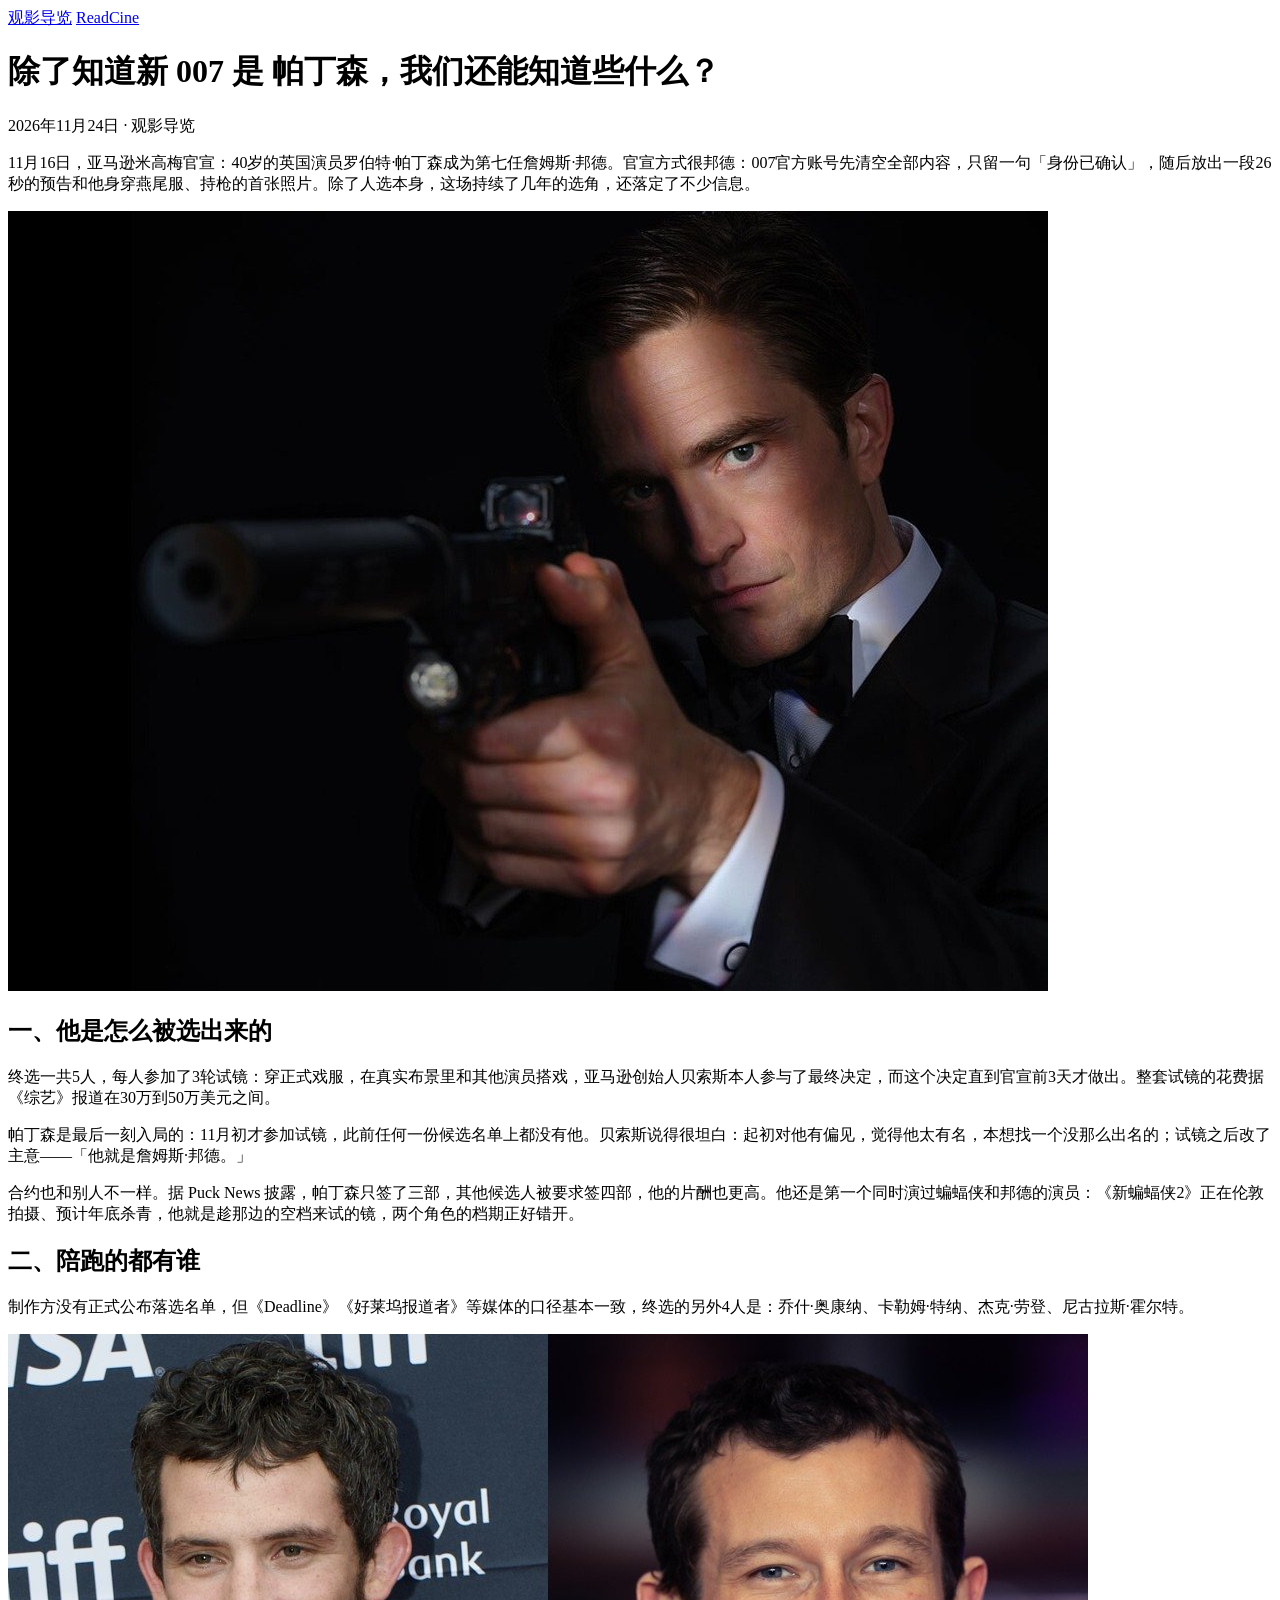
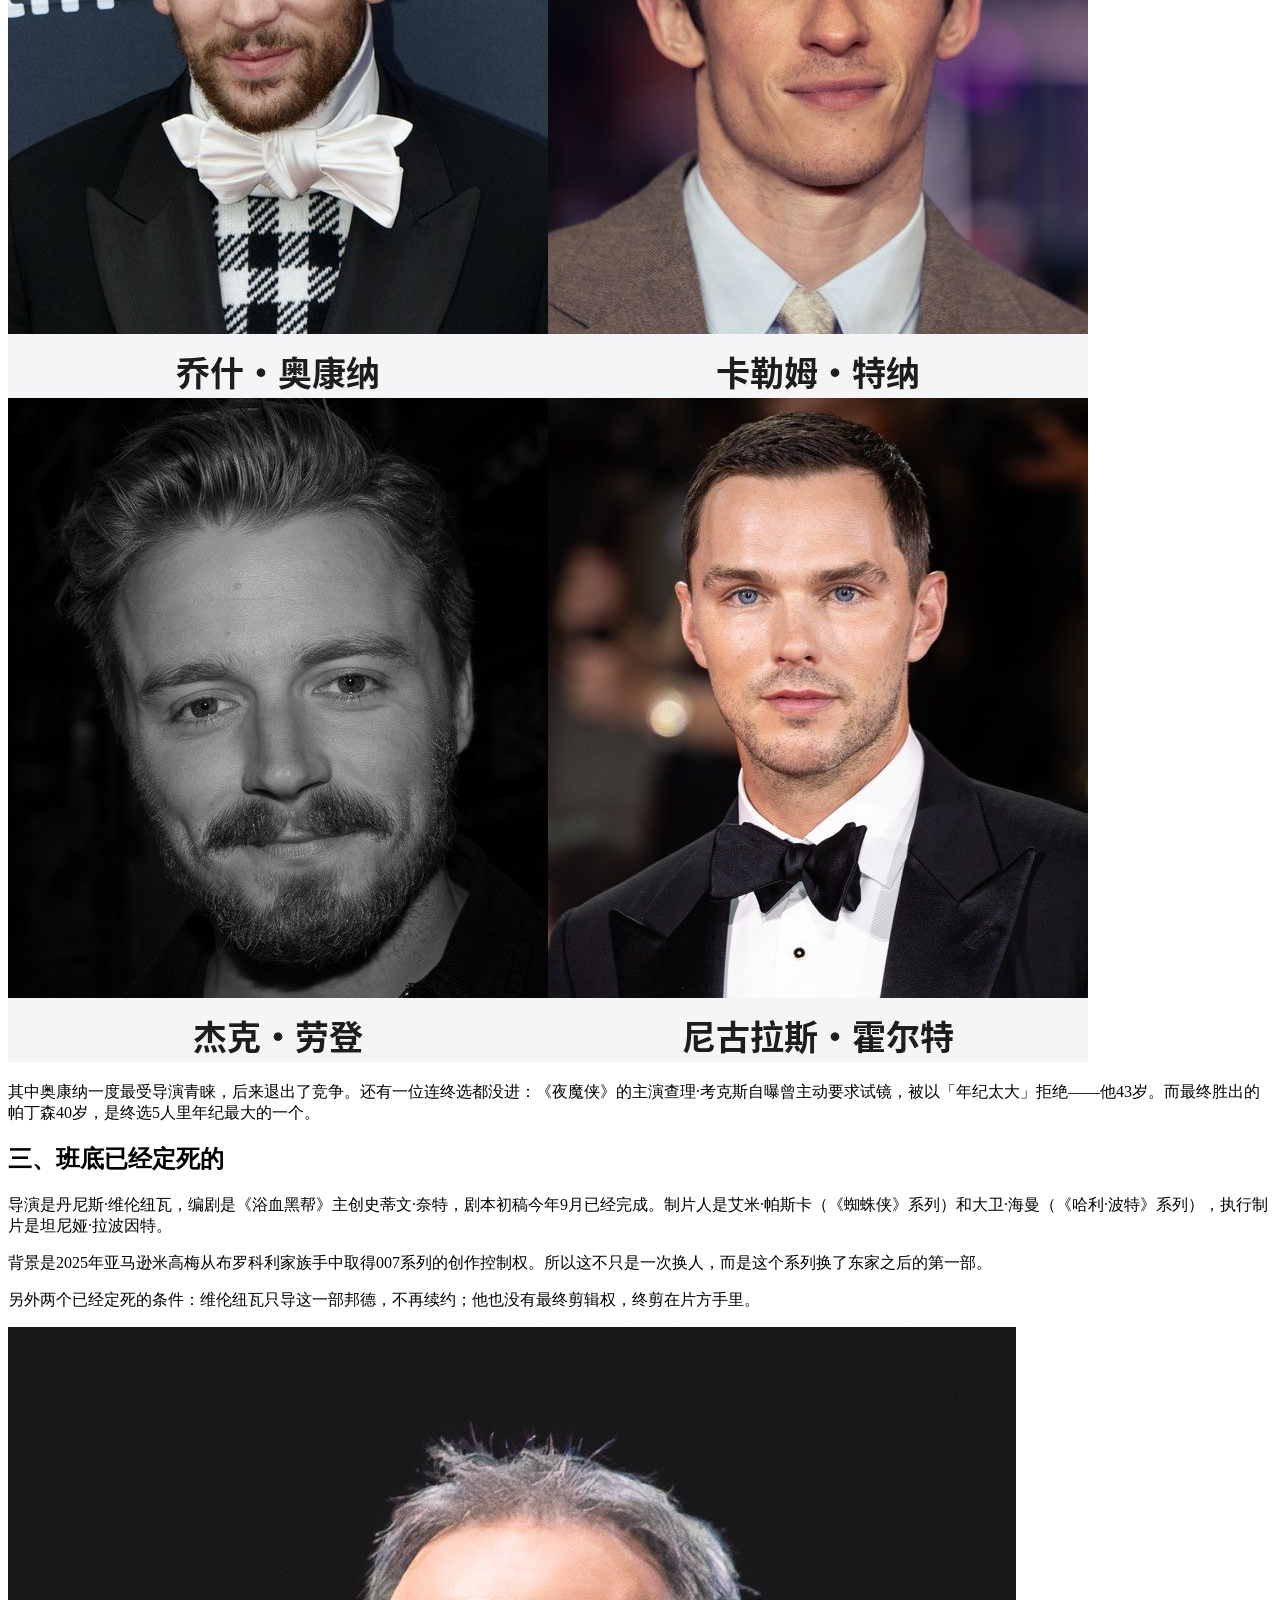
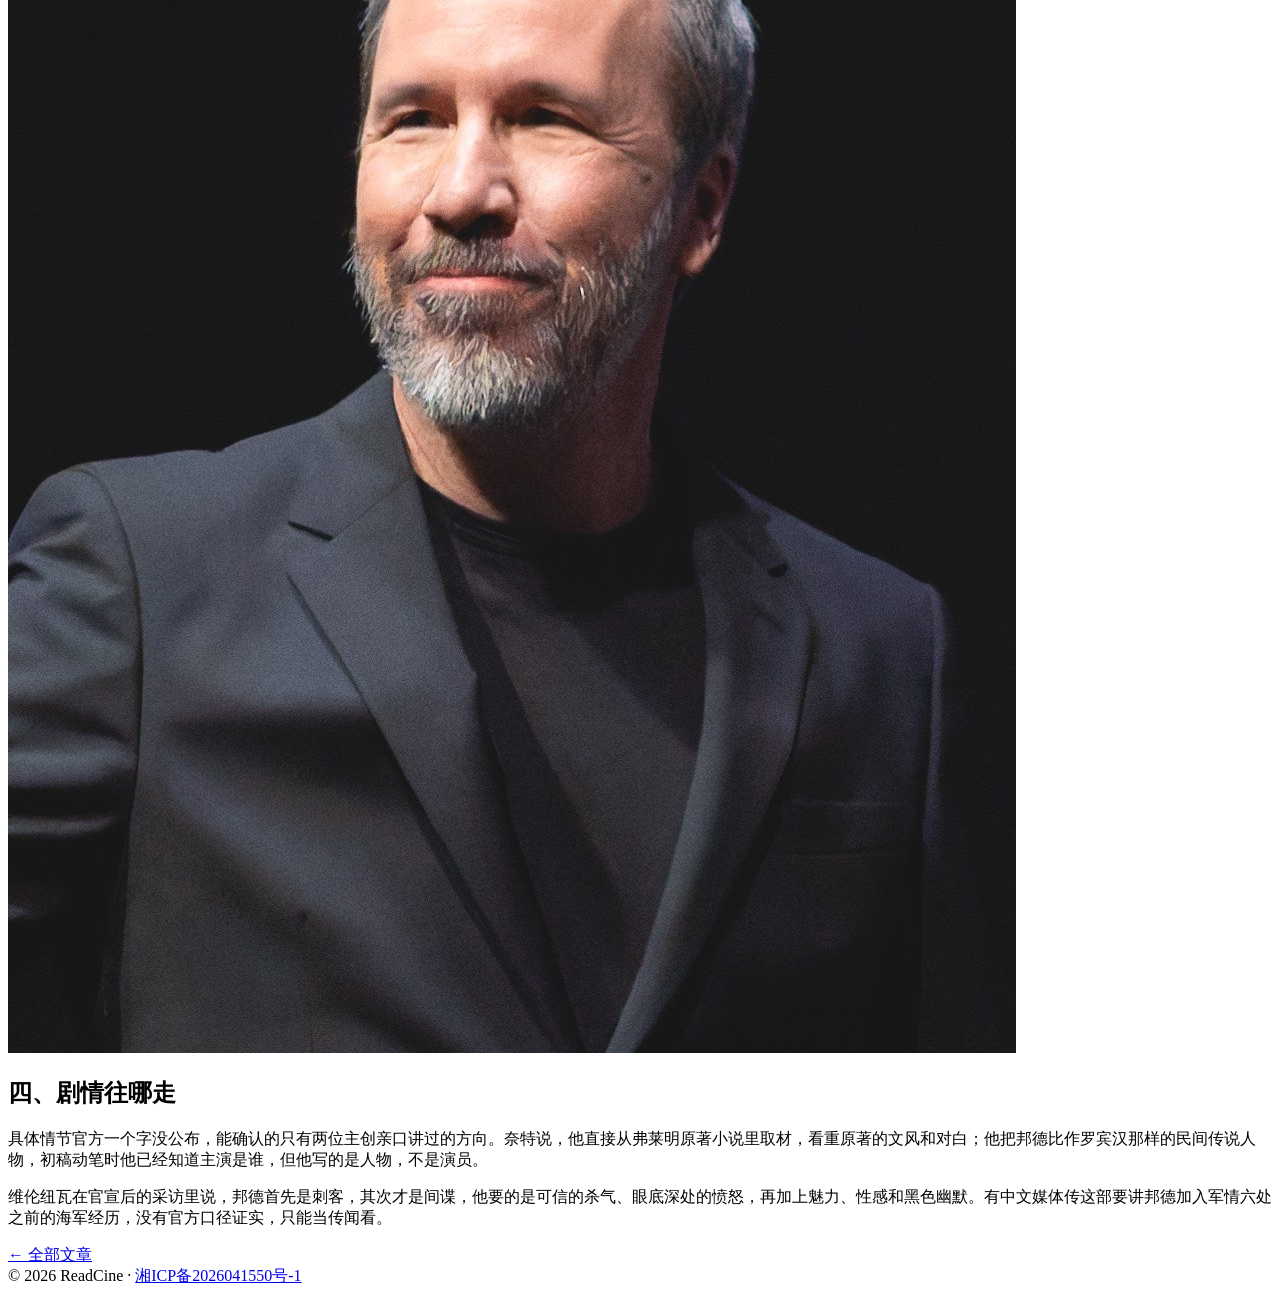
==== site/bond-casting/index.html @ 0ac2e793 "publish: bond-casting" ====
<!doctype html>
<html lang="zh-CN">
<head>
<meta charset="utf-8">
<meta name="viewport" content="width=device-width,initial-scale=1,viewport-fit=cover">
<title>除了知道新 007 是 帕丁森，我们还能知道些什么？ · 观影导览</title>
<meta name="description" content="亚马逊米高梅官宣帕丁森成为第七任邦德：5人终选、3轮试镜、只签三部的合约，以及维伦纽瓦和奈特亲口讲的创作方向，一篇说清。">
<link rel="canonical" href="https://blog.readcine.com/bond-casting/">
<meta property="og:type" content="article">
<meta property="og:title" content="除了知道新 007 是 帕丁森，我们还能知道些什么？ · 观影导览">
<meta property="og:description" content="亚马逊米高梅官宣帕丁森成为第七任邦德：5人终选、3轮试镜、只签三部的合约，以及维伦纽瓦和奈特亲口讲的创作方向，一篇说清。">
<meta property="og:url" content="https://blog.readcine.com/bond-casting/">
<meta property="og:image" content="https://blog.readcine.com/bond-casting/img/bond-cover.jpg">
<meta name="theme-color" content="#f5f5f7" media="(prefers-color-scheme: light)">
<meta name="theme-color" content="#000000" media="(prefers-color-scheme: dark)">
<link rel="icon" href="/assets/icon.png">
<link rel="apple-touch-icon" href="/assets/icon.png">
<link rel="stylesheet" href="/assets/style.css?v=20261124">
</head>
<body>
<header class="top"><div class="top__in">
<a class="brand" href="/">观影导览</a>
<a class="pill" href="https://readcine.com/">ReadCine</a>
</div></header>
<main class="article">
<h1 class="title">除了知道新 007 是 帕丁森，我们还能知道些什么？</h1>
<div class="meta">2026年11月24日 · 观影导览</div>
<article class="prose">
<p>11月16日，亚马逊米高梅官宣：40岁的英国演员罗伯特·帕丁森成为第七任詹姆斯·邦德。官宣方式很邦德：007官方账号先清空全部内容，只留一句「身份已确认」，随后放出一段26秒的预告和他身穿燕尾服、持枪的首张照片。除了人选本身，这场持续了几年的选角，还落定了不少信息。</p>
<p><img loading="lazy" decoding="async" alt="罗伯特·帕丁森 007 官方首图" src="img/bond-cover.jpg"></p>
<h2>一、他是怎么被选出来的</h2>
<p>终选一共5人，每人参加了3轮试镜：穿正式戏服，在真实布景里和其他演员搭戏，亚马逊创始人贝索斯本人参与了最终决定，而这个决定直到官宣前3天才做出。整套试镜的花费据《综艺》报道在30万到50万美元之间。</p>
<p>帕丁森是最后一刻入局的：11月初才参加试镜，此前任何一份候选名单上都没有他。贝索斯说得很坦白：起初对他有偏见，觉得他太有名，本想找一个没那么出名的；试镜之后改了主意——「他就是詹姆斯·邦德。」</p>
<p>合约也和别人不一样。据 Puck News 披露，帕丁森只签了三部，其他候选人被要求签四部，他的片酬也更高。他还是第一个同时演过蝙蝠侠和邦德的演员：《新蝙蝠侠2》正在伦敦拍摄、预计年底杀青，他就是趁那边的空档来试的镜，两个角色的档期正好错开。</p>
<h2>二、陪跑的都有谁</h2>
<p>制作方没有正式公布落选名单，但《Deadline》《好莱坞报道者》等媒体的口径基本一致，终选的另外4人是：乔什·奥康纳、卡勒姆·特纳、杰克·劳登、尼古拉斯·霍尔特。</p>
<p><img loading="lazy" decoding="async" alt="终选四人" src="img/bond-finalists.jpg"></p>
<p>其中奥康纳一度最受导演青睐，后来退出了竞争。还有一位连终选都没进：《夜魔侠》的主演查理·考克斯自曝曾主动要求试镜，被以「年纪太大」拒绝——他43岁。而最终胜出的帕丁森40岁，是终选5人里年纪最大的一个。</p>
<h2>三、班底已经定死的</h2>
<p>导演是丹尼斯·维伦纽瓦，编剧是《浴血黑帮》主创史蒂文·奈特，剧本初稿今年9月已经完成。制片人是艾米·帕斯卡（《蜘蛛侠》系列）和大卫·海曼（《哈利·波特》系列），执行制片是坦尼娅·拉波因特。</p>
<p>背景是2025年亚马逊米高梅从布罗科利家族手中取得007系列的创作控制权。所以这不只是一次换人，而是这个系列换了东家之后的第一部。</p>
<p>另外两个已经定死的条件：维伦纽瓦只导这一部邦德，不再续约；他也没有最终剪辑权，终剪在片方手里。</p>
<p><img loading="lazy" decoding="async" alt="丹尼斯·维伦纽瓦" src="img/bond-villeneuve.jpg"></p>
<h2>四、剧情往哪走</h2>
<p>具体情节官方一个字没公布，能确认的只有两位主创亲口讲过的方向。奈特说，他直接从弗莱明原著小说里取材，看重原著的文风和对白；他把邦德比作罗宾汉那样的民间传说人物，初稿动笔时他已经知道主演是谁，但他写的是人物，不是演员。</p>
<p>维伦纽瓦在官宣后的采访里说，邦德首先是刺客，其次才是间谍，他要的是可信的杀气、眼底深处的愤怒，再加上魅力、性感和黑色幽默。有中文媒体传这部要讲邦德加入军情六处之前的海军经历，没有官方口径证实，只能当传闻看。</p>
</article>
<div class="back"><a class="pill" href="/">← 全部文章</a></div>
</main>
<footer class="foot">© 2026 ReadCine · <a href="https://beian.miit.gov.cn/" rel="noopener" target="_blank">湘ICP备2026041550号-1</a></footer>
</body>
</html>
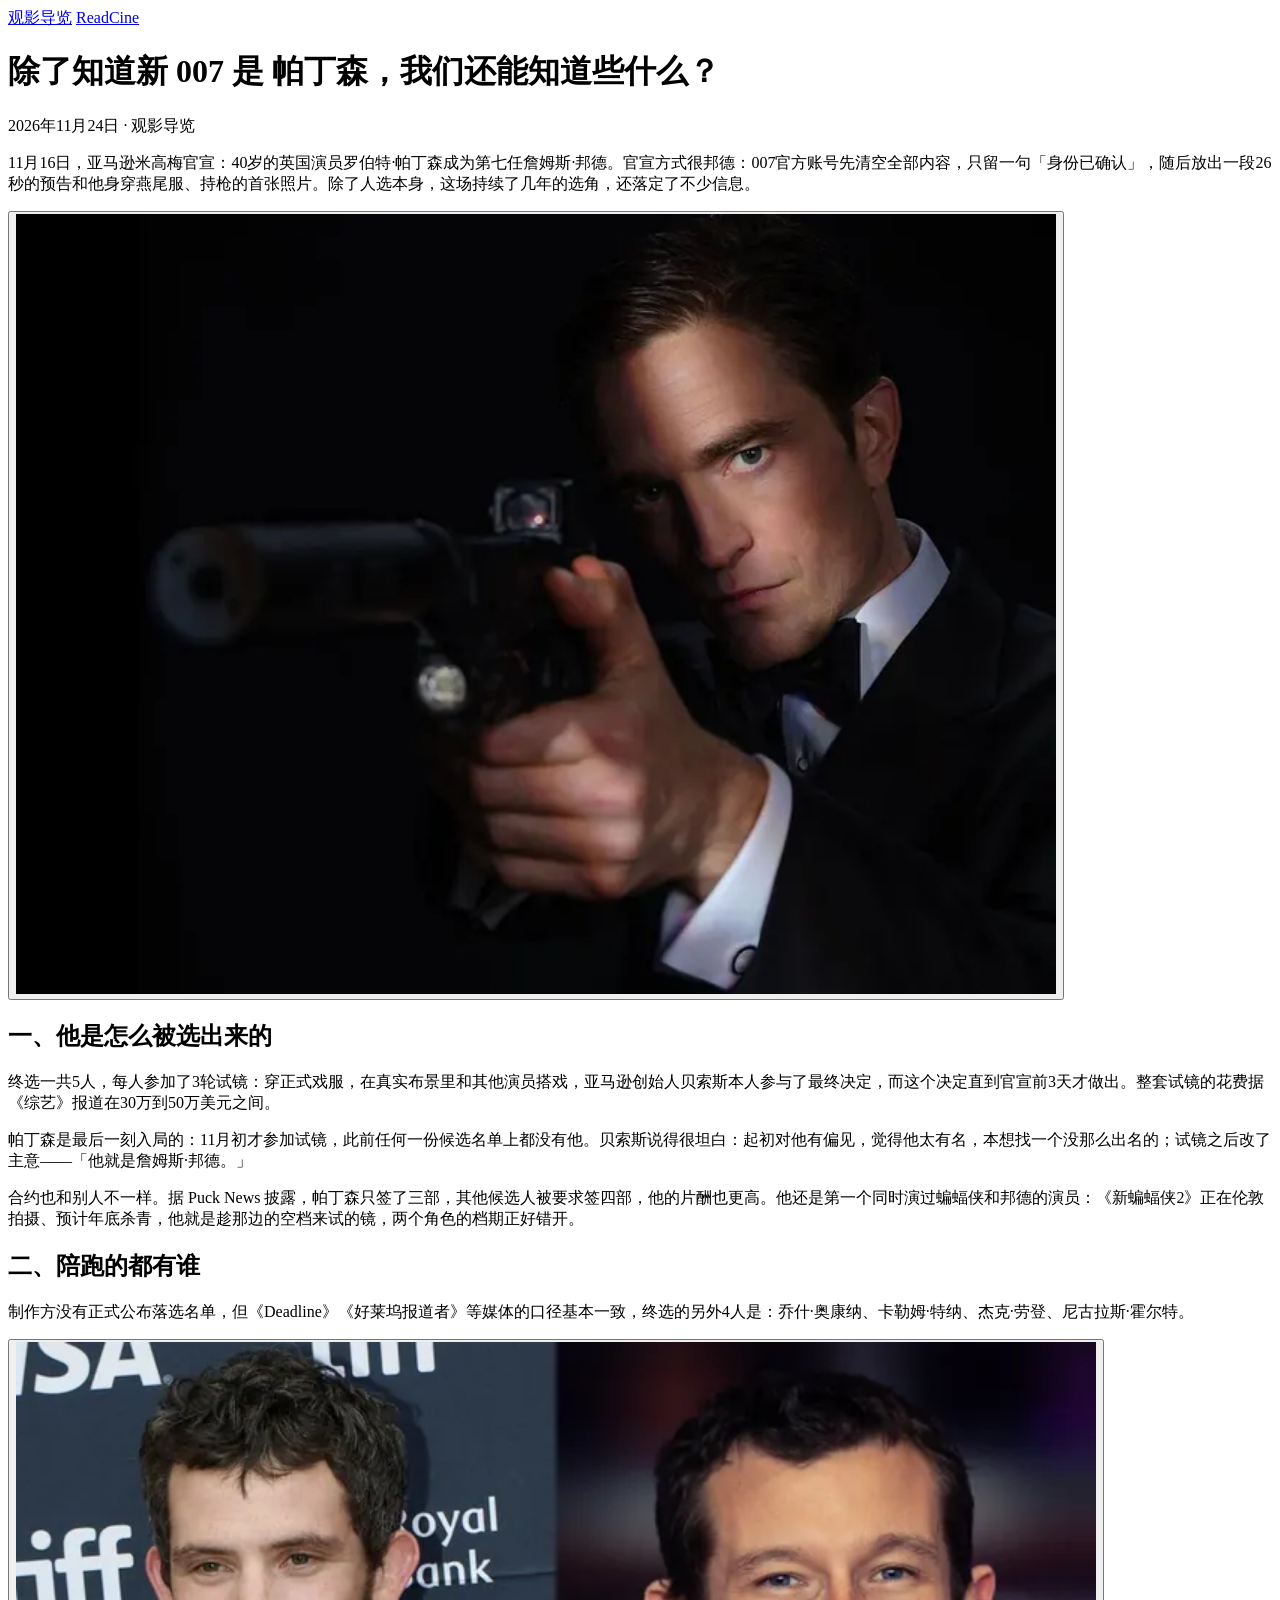
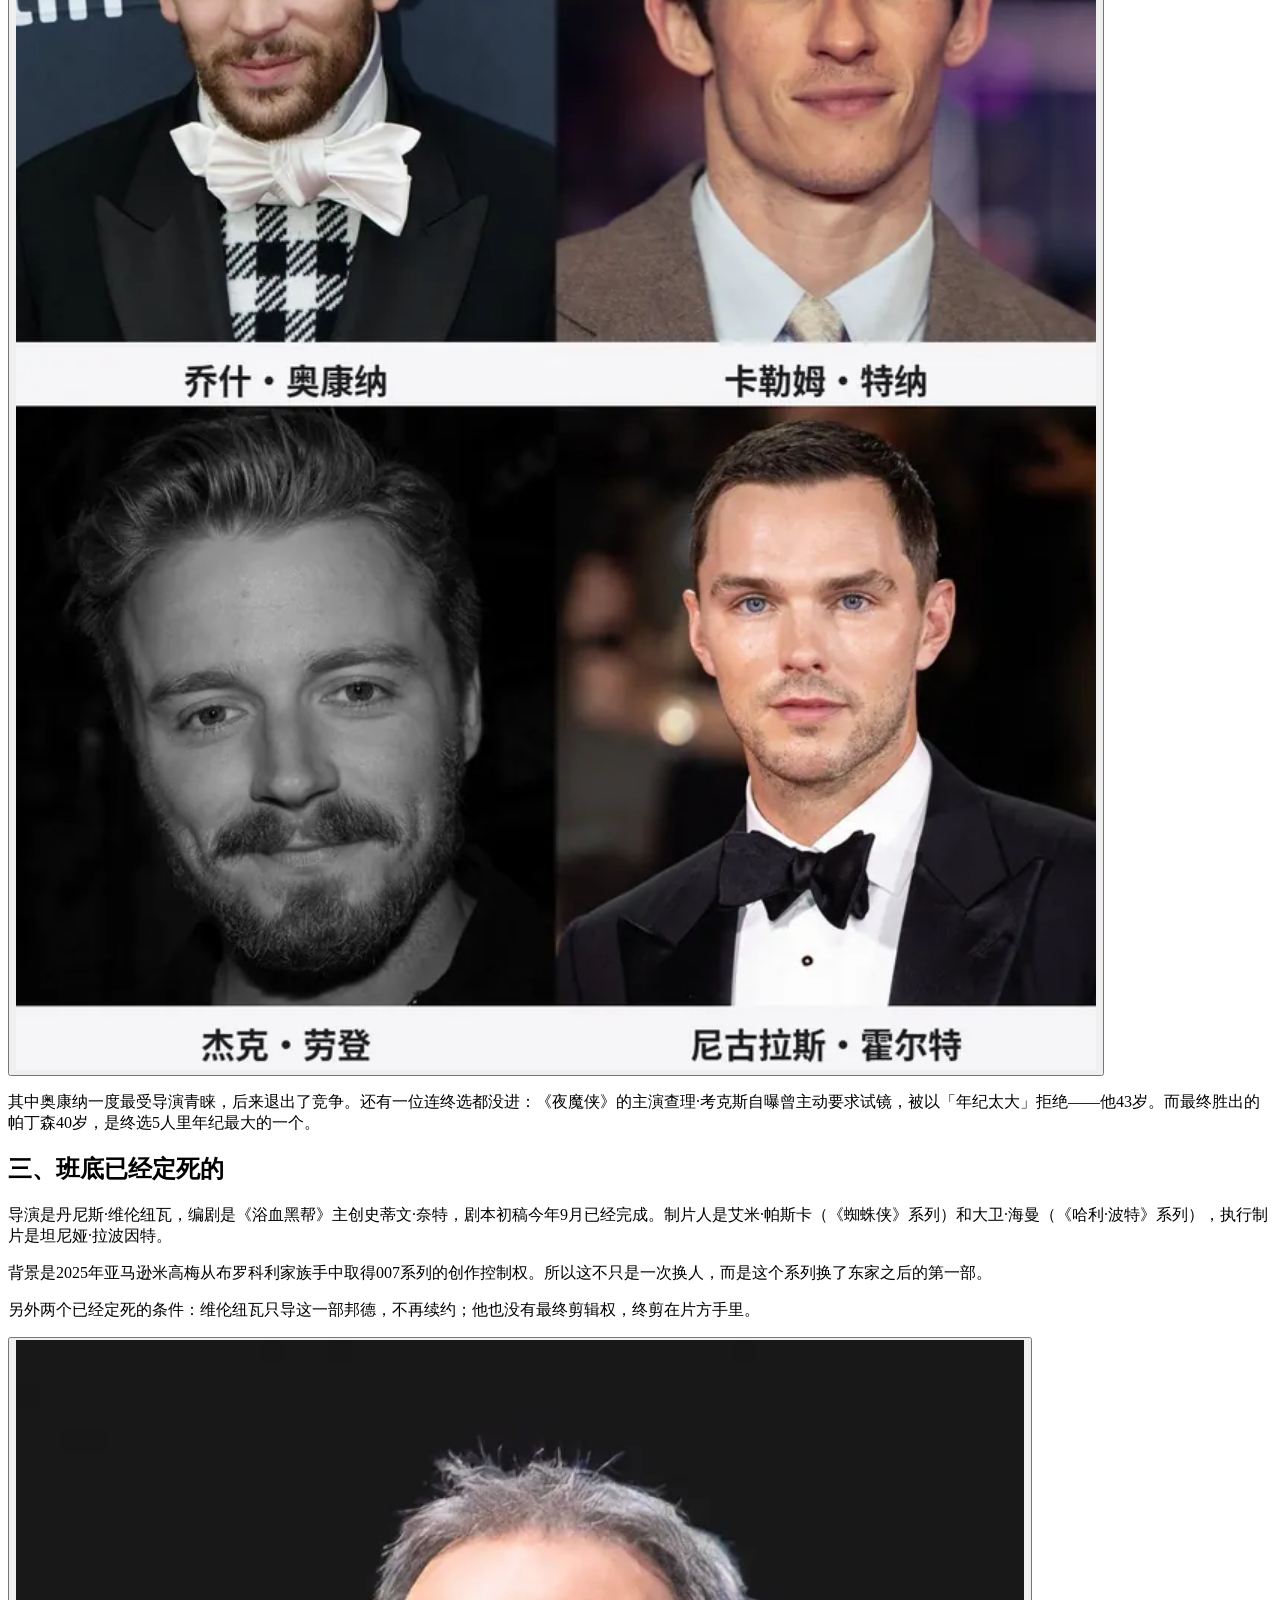
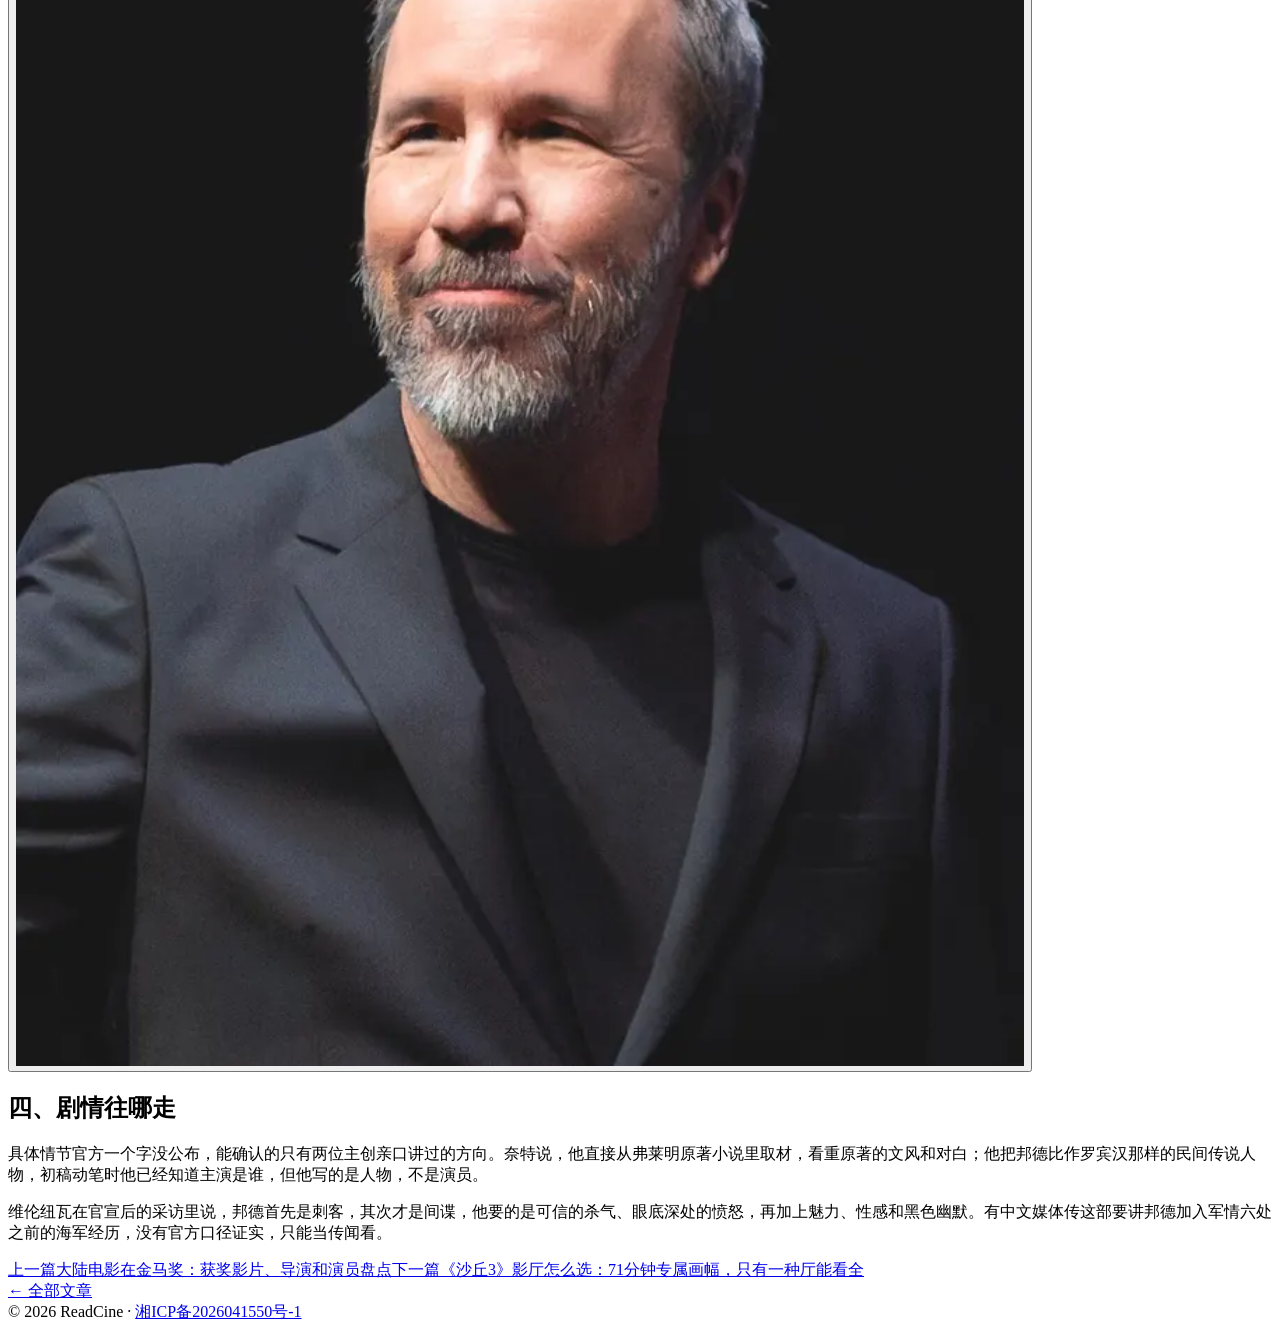
==== commit 6b092d89: "perf+ux: WebP 多尺寸与首图优先，文章页加灯箱、上下篇和回到顶部 构建时为封面和正文图生成 720w/1080w WebP（只缩小不放大，原图作回退）， OG/Twitter/JSON-L" ====
--- a/site/bond-casting/index.html
+++ b/site/bond-casting/index.html
@@ -5,17 +5,33 @@
 <meta name="viewport" content="width=device-width,initial-scale=1,viewport-fit=cover">
 <title>除了知道新 007 是 帕丁森，我们还能知道些什么？ · 观影导览</title>
 <meta name="description" content="亚马逊米高梅官宣帕丁森成为第七任邦德：5人终选、3轮试镜、只签三部的合约，以及维伦纽瓦和奈特亲口讲的创作方向，一篇说清。">
+<meta name="robots" content="index,follow,max-image-preview:large">
 <link rel="canonical" href="https://blog.readcine.com/bond-casting/">
+<link rel="alternate" type="application/rss+xml" title="观影导览" href="https://blog.readcine.com/feed.xml">
+<meta property="og:site_name" content="观影导览">
+<meta property="og:locale" content="zh_CN">
 <meta property="og:type" content="article">
 <meta property="og:title" content="除了知道新 007 是 帕丁森，我们还能知道些什么？ · 观影导览">
 <meta property="og:description" content="亚马逊米高梅官宣帕丁森成为第七任邦德：5人终选、3轮试镜、只签三部的合约，以及维伦纽瓦和奈特亲口讲的创作方向，一篇说清。">
 <meta property="og:url" content="https://blog.readcine.com/bond-casting/">
+<meta name="twitter:card" content="summary_large_image">
+<meta name="twitter:title" content="除了知道新 007 是 帕丁森，我们还能知道些什么？ · 观影导览">
+<meta name="twitter:description" content="亚马逊米高梅官宣帕丁森成为第七任邦德：5人终选、3轮试镜、只签三部的合约，以及维伦纽瓦和奈特亲口讲的创作方向，一篇说清。">
 <meta property="og:image" content="https://blog.readcine.com/bond-casting/img/bond-cover.jpg">
+<meta property="og:image:width" content="1040">
+<meta property="og:image:height" content="780">
+<meta property="og:image:alt" content="除了知道新 007 是 帕丁森，我们还能知道些什么？ · 观影导览">
+<meta name="twitter:image" content="https://blog.readcine.com/bond-casting/img/bond-cover.jpg">
+<meta property="article:published_time" content="2026-11-24T00:00:00+08:00">
+<meta property="article:modified_time" content="2026-11-24T00:00:00+08:00">
+<meta property="article:author" content="观影导览">
+<script type="application/ld+json">{"@context":"https://schema.org","@type":"BlogPosting","headline":"除了知道新 007 是 帕丁森，我们还能知道些什么？","description":"亚马逊米高梅官宣帕丁森成为第七任邦德：5人终选、3轮试镜、只签三部的合约，以及维伦纽瓦和奈特亲口讲的创作方向，一篇说清。","image":["https://blog.readcine.com/bond-casting/img/bond-cover.jpg","https://blog.readcine.com/bond-casting/img/bond-finalists.jpg","https://blog.readcine.com/bond-casting/img/bond-villeneuve.jpg"],"datePublished":"2026-11-24T00:00:00+08:00","dateModified":"2026-11-24T00:00:00+08:00","author":{"@type":"Organization","name":"观影导览","url":"https://blog.readcine.com/"},"publisher":{"@type":"Organization","name":"观影导览","url":"https://blog.readcine.com/","logo":{"@type":"ImageObject","url":"https://blog.readcine.com/assets/icon.png","width":180,"height":180}},"inLanguage":"zh-CN","mainEntityOfPage":{"@type":"WebPage","@id":"https://blog.readcine.com/bond-casting/"},"url":"https://blog.readcine.com/bond-casting/","isPartOf":{"@type":"Blog","@id":"https://blog.readcine.com/#blog","name":"观影导览"}}</script>
+<script type="application/ld+json">{"@context":"https://schema.org","@type":"BreadcrumbList","itemListElement":[{"@type":"ListItem","position":1,"name":"观影导览","item":"https://blog.readcine.com/"},{"@type":"ListItem","position":2,"name":"除了知道新 007 是 帕丁森，我们还能知道些什么？","item":"https://blog.readcine.com/bond-casting/"}]}</script>
 <meta name="theme-color" content="#f5f5f7" media="(prefers-color-scheme: light)">
 <meta name="theme-color" content="#000000" media="(prefers-color-scheme: dark)">
 <link rel="icon" href="/assets/icon.png">
 <link rel="apple-touch-icon" href="/assets/icon.png">
-<link rel="stylesheet" href="/assets/style.css?v=20261124">
+<link rel="stylesheet" href="/assets/style.css?v=20261126-perf">
 </head>
 <body>
 <header class="top"><div class="top__in">
@@ -24,29 +40,34 @@
 </div></header>
 <main class="article">
 <h1 class="title">除了知道新 007 是 帕丁森，我们还能知道些什么？</h1>
-<div class="meta">2026年11月24日 · 观影导览</div>
+<div class="meta"><time datetime="2026-11-24T00:00:00+08:00">2026年11月24日</time> · 观影导览</div>
 <article class="prose">
 <p>11月16日，亚马逊米高梅官宣：40岁的英国演员罗伯特·帕丁森成为第七任詹姆斯·邦德。官宣方式很邦德：007官方账号先清空全部内容，只留一句「身份已确认」，随后放出一段26秒的预告和他身穿燕尾服、持枪的首张照片。除了人选本身，这场持续了几年的选角，还落定了不少信息。</p>
-<p><img loading="lazy" decoding="async" alt="罗伯特·帕丁森 007 官方首图" src="img/bond-cover.jpg"></p>
+<p><button type="button" class="zoom" aria-label="查看大图：罗伯特·帕丁森 007 官方首图" data-full="img/bond-cover.jpg"><picture><source type="image/webp" srcset="img/bond-cover-720w.webp 720w" sizes="(max-width: 760px) calc(100vw - 40px), 720px"><img src="img/bond-cover.jpg" alt="罗伯特·帕丁森 007 官方首图" width="1040" height="780" loading="eager" fetchpriority="high" decoding="async"></picture></button></p>
 <h2>一、他是怎么被选出来的</h2>
 <p>终选一共5人，每人参加了3轮试镜：穿正式戏服，在真实布景里和其他演员搭戏，亚马逊创始人贝索斯本人参与了最终决定，而这个决定直到官宣前3天才做出。整套试镜的花费据《综艺》报道在30万到50万美元之间。</p>
 <p>帕丁森是最后一刻入局的：11月初才参加试镜，此前任何一份候选名单上都没有他。贝索斯说得很坦白：起初对他有偏见，觉得他太有名，本想找一个没那么出名的；试镜之后改了主意——「他就是詹姆斯·邦德。」</p>
 <p>合约也和别人不一样。据 Puck News 披露，帕丁森只签了三部，其他候选人被要求签四部，他的片酬也更高。他还是第一个同时演过蝙蝠侠和邦德的演员：《新蝙蝠侠2》正在伦敦拍摄、预计年底杀青，他就是趁那边的空档来试的镜，两个角色的档期正好错开。</p>
 <h2>二、陪跑的都有谁</h2>
 <p>制作方没有正式公布落选名单，但《Deadline》《好莱坞报道者》等媒体的口径基本一致，终选的另外4人是：乔什·奥康纳、卡勒姆·特纳、杰克·劳登、尼古拉斯·霍尔特。</p>
-<p><img loading="lazy" decoding="async" alt="终选四人" src="img/bond-finalists.jpg"></p>
+<p><button type="button" class="zoom" aria-label="查看大图：终选四人" data-full="img/bond-finalists.jpg"><picture><source type="image/webp" srcset="img/bond-finalists-720w.webp 720w, img/bond-finalists-1080w.webp 1080w" sizes="(max-width: 760px) calc(100vw - 40px), 720px"><img src="img/bond-finalists.jpg" alt="终选四人" width="1080" height="1328" loading="lazy" decoding="async"></picture></button></p>
 <p>其中奥康纳一度最受导演青睐，后来退出了竞争。还有一位连终选都没进：《夜魔侠》的主演查理·考克斯自曝曾主动要求试镜，被以「年纪太大」拒绝——他43岁。而最终胜出的帕丁森40岁，是终选5人里年纪最大的一个。</p>
 <h2>三、班底已经定死的</h2>
 <p>导演是丹尼斯·维伦纽瓦，编剧是《浴血黑帮》主创史蒂文·奈特，剧本初稿今年9月已经完成。制片人是艾米·帕斯卡（《蜘蛛侠》系列）和大卫·海曼（《哈利·波特》系列），执行制片是坦尼娅·拉波因特。</p>
 <p>背景是2025年亚马逊米高梅从布罗科利家族手中取得007系列的创作控制权。所以这不只是一次换人，而是这个系列换了东家之后的第一部。</p>
 <p>另外两个已经定死的条件：维伦纽瓦只导这一部邦德，不再续约；他也没有最终剪辑权，终剪在片方手里。</p>
-<p><img loading="lazy" decoding="async" alt="丹尼斯·维伦纽瓦" src="img/bond-villeneuve.jpg"></p>
+<p><button type="button" class="zoom" aria-label="查看大图：丹尼斯·维伦纽瓦" data-full="img/bond-villeneuve.jpg"><picture><source type="image/webp" srcset="img/bond-villeneuve-720w.webp 720w" sizes="(max-width: 760px) calc(100vw - 40px), 720px"><img src="img/bond-villeneuve.jpg" alt="丹尼斯·维伦纽瓦" width="1008" height="1326" loading="lazy" decoding="async"></picture></button></p>
 <h2>四、剧情往哪走</h2>
 <p>具体情节官方一个字没公布，能确认的只有两位主创亲口讲过的方向。奈特说，他直接从弗莱明原著小说里取材，看重原著的文风和对白；他把邦德比作罗宾汉那样的民间传说人物，初稿动笔时他已经知道主演是谁，但他写的是人物，不是演员。</p>
 <p>维伦纽瓦在官宣后的采访里说，邦德首先是刺客，其次才是间谍，他要的是可信的杀气、眼底深处的愤怒，再加上魅力、性感和黑色幽默。有中文媒体传这部要讲邦德加入军情六处之前的海军经历，没有官方口径证实，只能当传闻看。</p>
 </article>
+<nav class="pager" aria-label="上下篇文章"><a class="pager__link" href="/goldenhorse-mainland/"><span class="pager__dir">上一篇</span><span class="pager__title">大陆电影在金马奖：获奖影片、导演和演员盘点</span></a><a class="pager__link pager__link--next" href="/dune3-cinema-guide/"><span class="pager__dir">下一篇</span><span class="pager__title">《沙丘3》影厅怎么选：71分钟专属画幅，只有一种厅能看全</span></a></nav>
 <div class="back"><a class="pill" href="/">← 全部文章</a></div>
 </main>
 <footer class="foot">© 2026 ReadCine · <a href="https://beian.miit.gov.cn/" rel="noopener" target="_blank">湘ICP备2026041550号-1</a></footer>
+<button type="button" class="totop" hidden aria-label="回到顶部">
+<svg viewBox="0 0 24 24" width="20" height="20" aria-hidden="true"><path d="M5 14.5 12 8l7 6.5" fill="none" stroke="currentColor" stroke-width="2.2" stroke-linecap="round" stroke-linejoin="round"/></svg>
+</button>
+<script src="/assets/site.js?v=20261126-perf" defer></script>
 </body>
 </html>
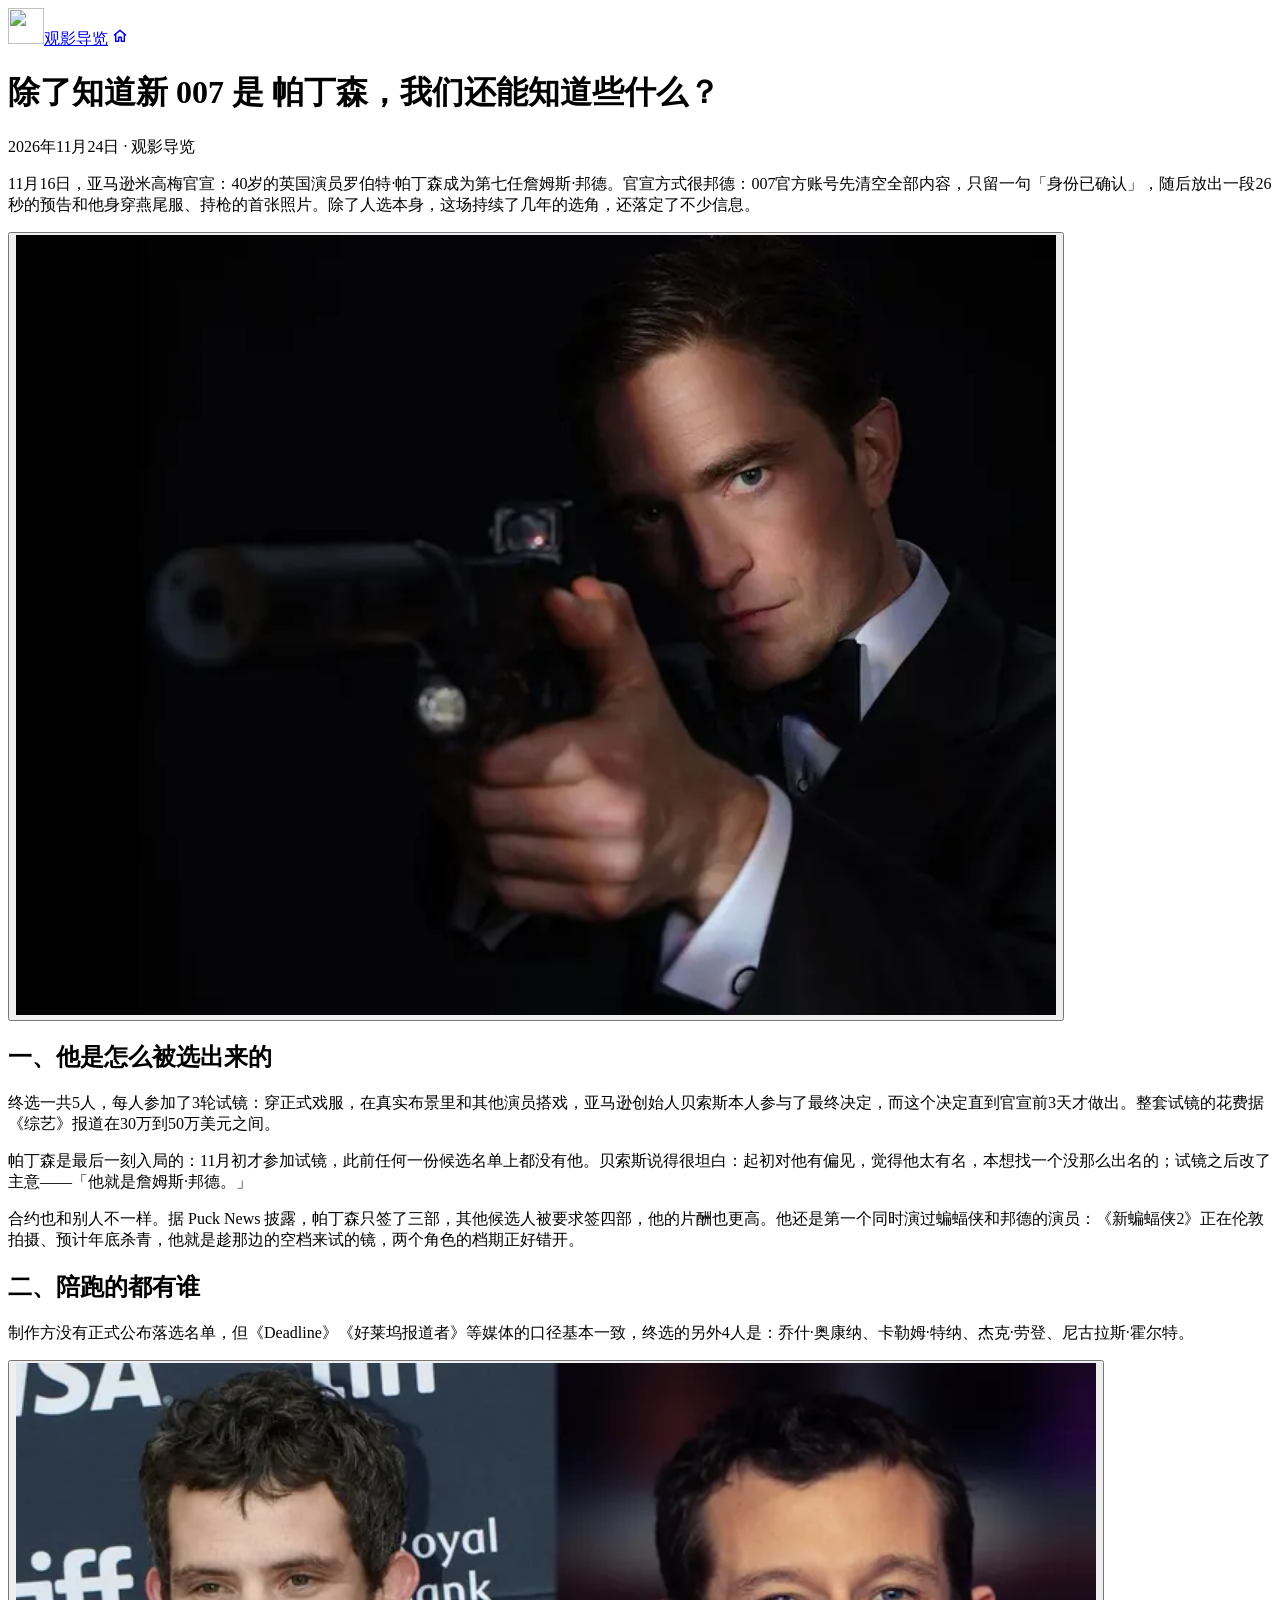
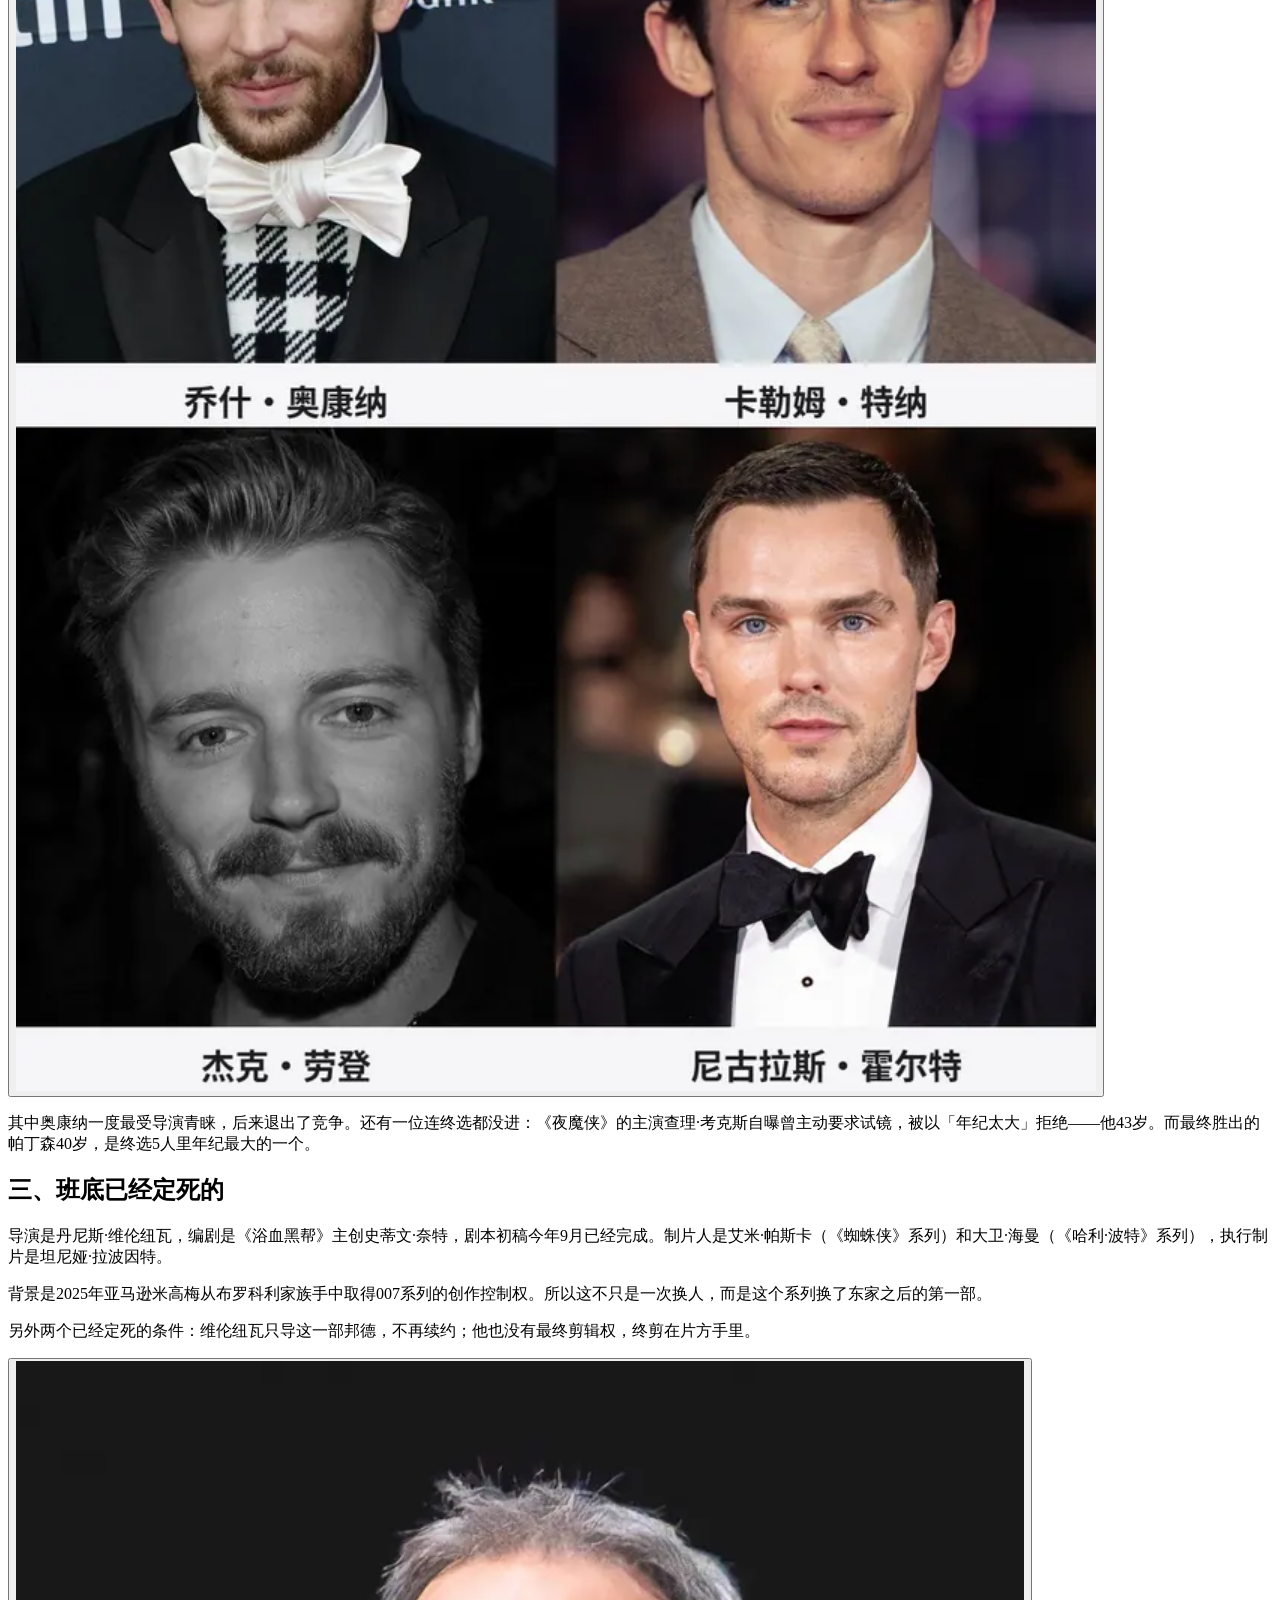
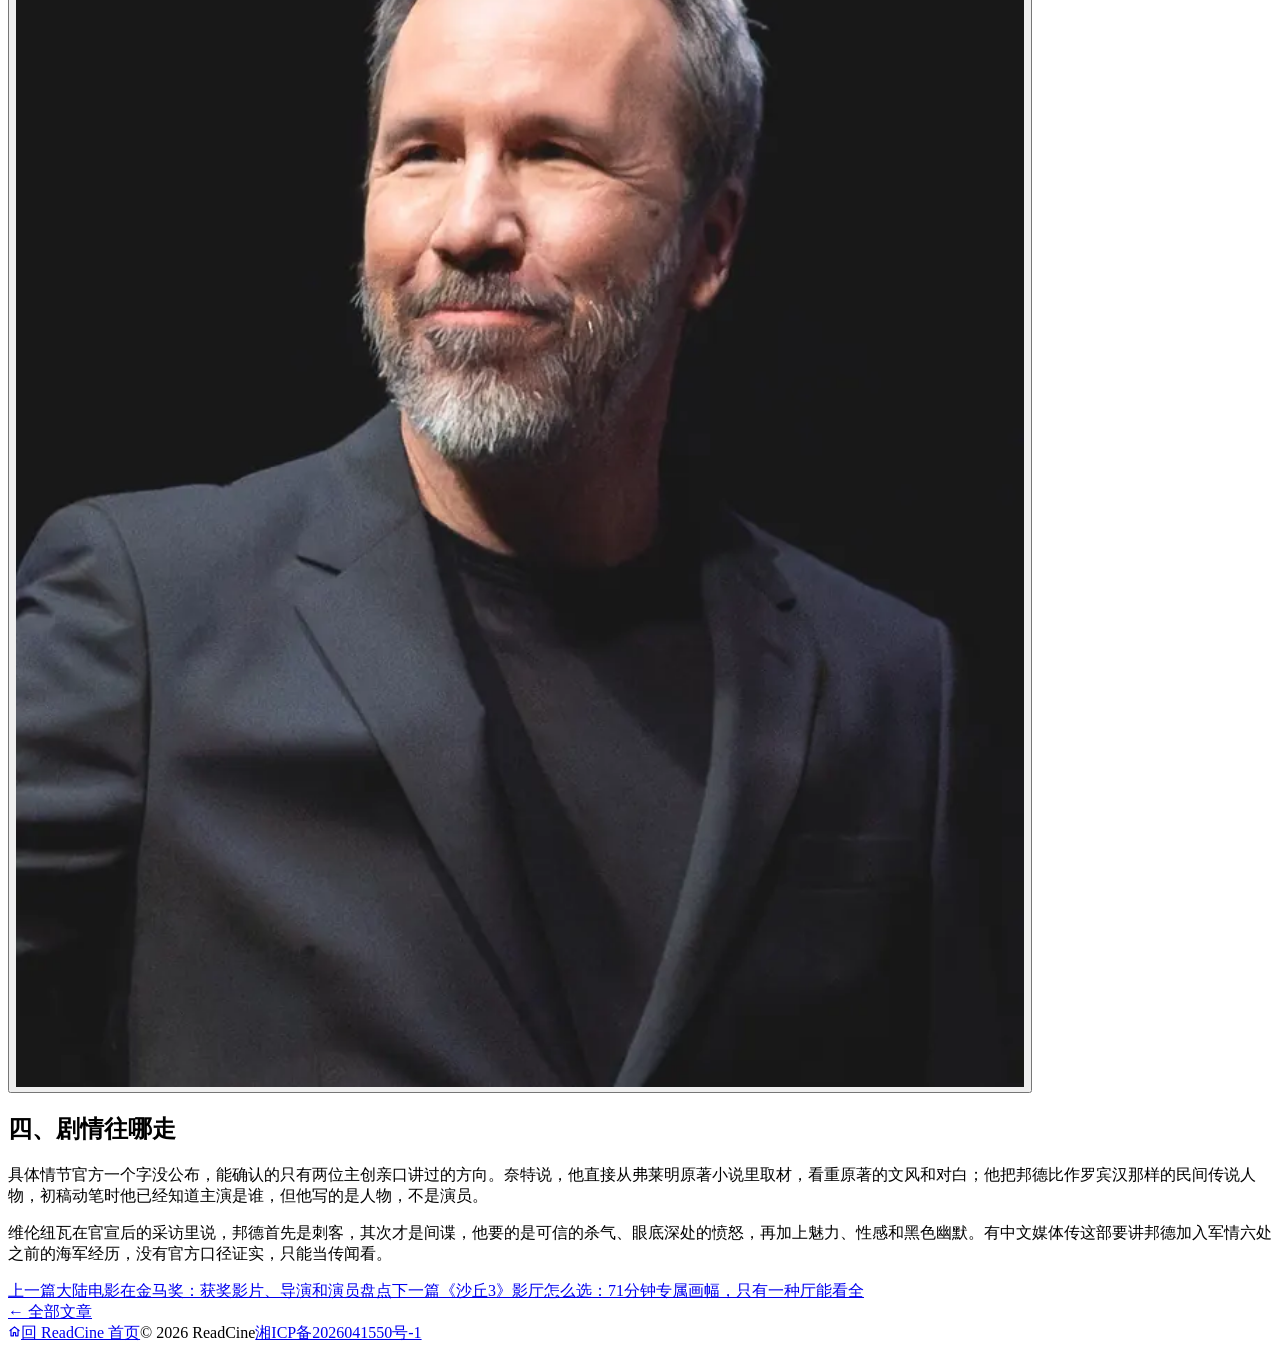
==== commit 82e35ae1: "style(blog): 顶栏/页脚/回到顶部对齐 ReadCine 共享规格（36px 图标、⌂ 回首页、56px 玻璃顶栏、统一字体与次要文字色）" ====
--- a/site/bond-casting/index.html
+++ b/site/bond-casting/index.html
@@ -31,12 +31,12 @@
 <meta name="theme-color" content="#000000" media="(prefers-color-scheme: dark)">
 <link rel="icon" href="/assets/icon.png">
 <link rel="apple-touch-icon" href="/assets/icon.png">
-<link rel="stylesheet" href="/assets/style.css?v=20261126-perf">
+<link rel="stylesheet" href="/assets/style.css?v=20261126-ui">
 </head>
 <body>
 <header class="top"><div class="top__in">
-<a class="brand" href="/">观影导览</a>
-<a class="pill" href="https://readcine.com/">ReadCine</a>
+<a class="brand" href="/"><img class="brand__icon" src="/assets/icon.png" width="36" height="36" alt=""><span>观影导览</span></a>
+<a class="iconbtn" href="https://readcine.com/" aria-label="返回 ReadCine 首页" title="返回 ReadCine 首页"><svg viewBox="0 0 24 24" width="16" height="16" fill="none" stroke="currentColor" stroke-width="2.2" stroke-linecap="round" stroke-linejoin="round" aria-hidden="true"><path d="M3.5 10.5 12 3.5l8.5 7"/><path d="M5.5 9v11h4.5v-6h4v6h4.5V9"/></svg></a>
 </div></header>
 <main class="article">
 <h1 class="title">除了知道新 007 是 帕丁森，我们还能知道些什么？</h1>
@@ -64,10 +64,10 @@
 <nav class="pager" aria-label="上下篇文章"><a class="pager__link" href="/goldenhorse-mainland/"><span class="pager__dir">上一篇</span><span class="pager__title">大陆电影在金马奖：获奖影片、导演和演员盘点</span></a><a class="pager__link pager__link--next" href="/dune3-cinema-guide/"><span class="pager__dir">下一篇</span><span class="pager__title">《沙丘3》影厅怎么选：71分钟专属画幅，只有一种厅能看全</span></a></nav>
 <div class="back"><a class="pill" href="/">← 全部文章</a></div>
 </main>
-<footer class="foot">© 2026 ReadCine · <a href="https://beian.miit.gov.cn/" rel="noopener" target="_blank">湘ICP备2026041550号-1</a></footer>
+<footer class="foot"><a class="foot__home" href="https://readcine.com/"><svg viewBox="0 0 24 24" width="13" height="13" fill="none" stroke="currentColor" stroke-width="2.2" stroke-linecap="round" stroke-linejoin="round" aria-hidden="true"><path d="M3.5 10.5 12 3.5l8.5 7"/><path d="M5.5 9v11h4.5v-6h4v6h4.5V9"/></svg><span>回 ReadCine 首页</span></a><span class="foot__spacer"></span><span>© 2026 ReadCine</span><a href="https://beian.miit.gov.cn/" rel="noopener" target="_blank">湘ICP备2026041550号-1</a></footer>
 <button type="button" class="totop" hidden aria-label="回到顶部">
 <svg viewBox="0 0 24 24" width="20" height="20" aria-hidden="true"><path d="M5 14.5 12 8l7 6.5" fill="none" stroke="currentColor" stroke-width="2.2" stroke-linecap="round" stroke-linejoin="round"/></svg>
 </button>
-<script src="/assets/site.js?v=20261126-perf" defer></script>
+<script src="/assets/site.js?v=20261126-ui" defer></script>
 </body>
 </html>
